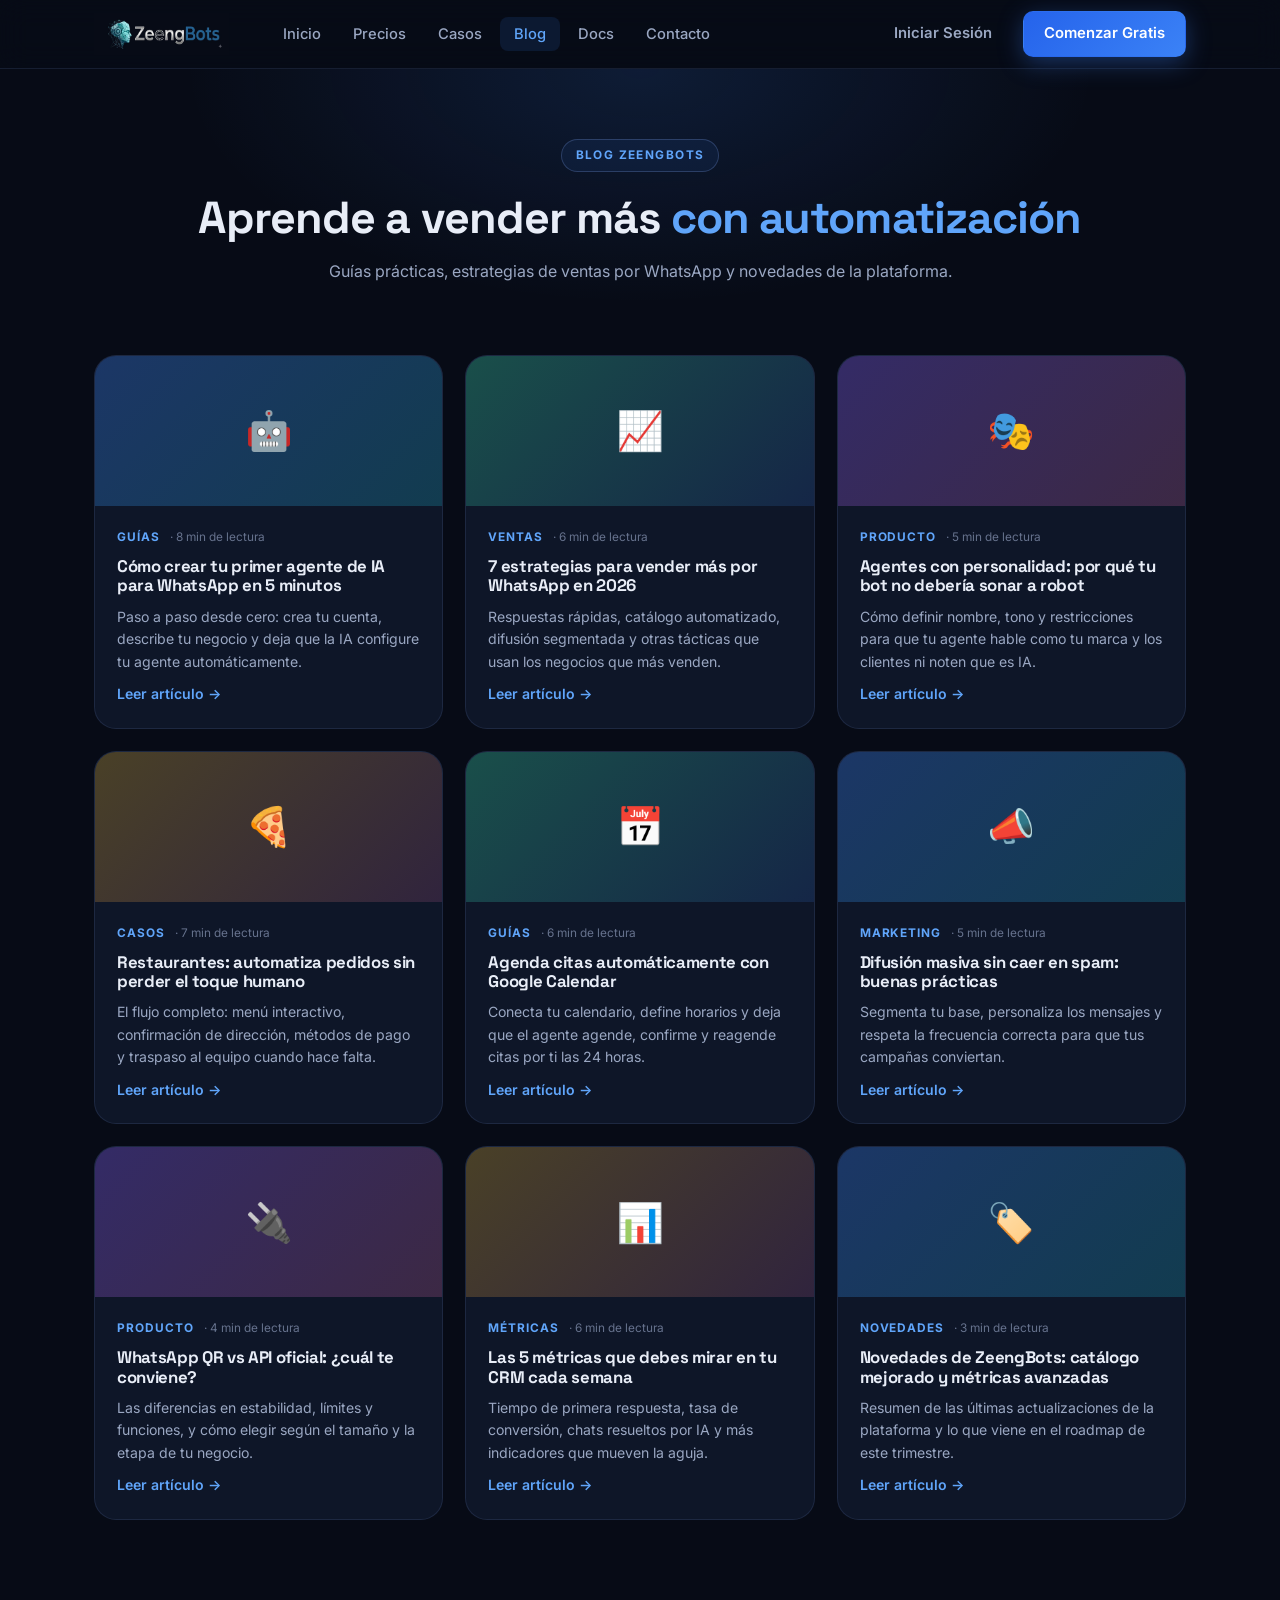
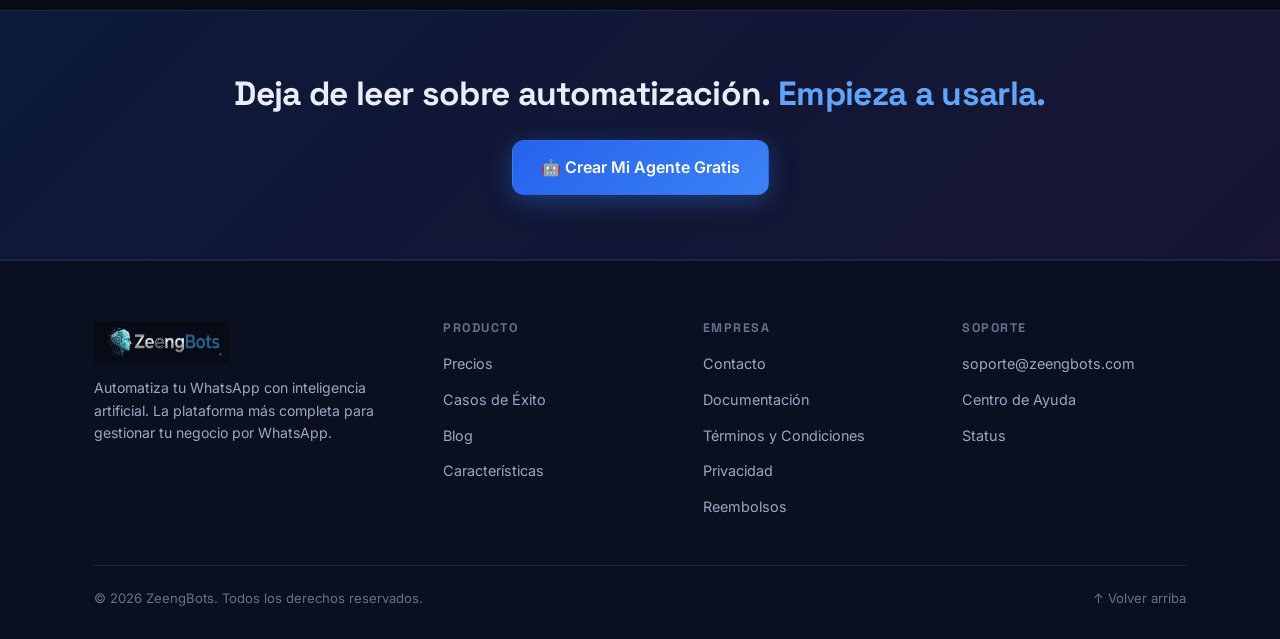
==== site/blog.html @ 76b506ee "Add files via upload" ====
<!DOCTYPE html>
<html lang="es">
<head>
<meta charset="UTF-8">
<meta name="viewport" content="width=device-width, initial-scale=1.0">
<title>Blog — ZeengBots</title>
<meta name="description" content="Guías, estrategias y novedades para automatizar tu negocio con IA y WhatsApp.">
<link rel="preconnect" href="https://fonts.googleapis.com">
<link href="https://fonts.googleapis.com/css2?family=Inter:wght@400;500;600;700&family=Space+Grotesk:wght@500;600;700&display=swap" rel="stylesheet">
<link rel="stylesheet" href="styles.css">
</head>
<body>

<header class="site-header">
  <nav class="nav" id="nav">
    <a class="logo" href="index.html"><img src="logo.png" alt="ZeengBots"></a>
    <ul class="nav-links">
      <li><a href="index.html">Inicio</a></li>
      <li><a href="pricing.html">Precios</a></li>
      <li><a href="cases.html">Casos</a></li>
      <li><a class="active" href="blog.html">Blog</a></li>
      <li><a href="docs.html">Docs</a></li>
      <li><a href="contact.html">Contacto</a></li>
    </ul>
    <div class="nav-actions">
      <a class="btn btn-ghost" href="#">Iniciar Sesión</a>
      <a class="btn btn-primary" href="#">Comenzar Gratis</a>
      <button class="nav-toggle" aria-label="Abrir menú" onclick="document.getElementById('nav').classList.toggle('open')">☰</button>
    </div>
  </nav>
</header>

<section class="page-hero">
  <div class="container">
    <span class="eyebrow">Blog ZeengBots</span>
    <h1>Aprende a vender más <span class="accent-blue">con automatización</span></h1>
    <p>Guías prácticas, estrategias de ventas por WhatsApp y novedades de la plataforma.</p>
  </div>
</section>

<section class="section" style="padding-top:30px;">
  <div class="container">
    <div class="blog-grid">
      <article class="post-card">
        <div class="post-cover g1">🤖</div>
        <div class="post-body">
          <div class="post-meta"><span class="post-cat">Guías</span> · 8 min de lectura</div>
          <h3>Cómo crear tu primer agente de IA para WhatsApp en 5 minutos</h3>
          <p>Paso a paso desde cero: crea tu cuenta, describe tu negocio y deja que la IA configure tu agente automáticamente.</p>
          <a class="post-link" href="#">Leer artículo →</a>
        </div>
      </article>

      <article class="post-card">
        <div class="post-cover g2">📈</div>
        <div class="post-body">
          <div class="post-meta"><span class="post-cat">Ventas</span> · 6 min de lectura</div>
          <h3>7 estrategias para vender más por WhatsApp en 2026</h3>
          <p>Respuestas rápidas, catálogo automatizado, difusión segmentada y otras tácticas que usan los negocios que más venden.</p>
          <a class="post-link" href="#">Leer artículo →</a>
        </div>
      </article>

      <article class="post-card">
        <div class="post-cover g3">🎭</div>
        <div class="post-body">
          <div class="post-meta"><span class="post-cat">Producto</span> · 5 min de lectura</div>
          <h3>Agentes con personalidad: por qué tu bot no debería sonar a robot</h3>
          <p>Cómo definir nombre, tono y restricciones para que tu agente hable como tu marca y los clientes ni noten que es IA.</p>
          <a class="post-link" href="#">Leer artículo →</a>
        </div>
      </article>

      <article class="post-card">
        <div class="post-cover g4">🍕</div>
        <div class="post-body">
          <div class="post-meta"><span class="post-cat">Casos</span> · 7 min de lectura</div>
          <h3>Restaurantes: automatiza pedidos sin perder el toque humano</h3>
          <p>El flujo completo: menú interactivo, confirmación de dirección, métodos de pago y traspaso al equipo cuando hace falta.</p>
          <a class="post-link" href="#">Leer artículo →</a>
        </div>
      </article>

      <article class="post-card">
        <div class="post-cover g2">📅</div>
        <div class="post-body">
          <div class="post-meta"><span class="post-cat">Guías</span> · 6 min de lectura</div>
          <h3>Agenda citas automáticamente con Google Calendar</h3>
          <p>Conecta tu calendario, define horarios y deja que el agente agende, confirme y reagende citas por ti las 24 horas.</p>
          <a class="post-link" href="#">Leer artículo →</a>
        </div>
      </article>

      <article class="post-card">
        <div class="post-cover g1">📣</div>
        <div class="post-body">
          <div class="post-meta"><span class="post-cat">Marketing</span> · 5 min de lectura</div>
          <h3>Difusión masiva sin caer en spam: buenas prácticas</h3>
          <p>Segmenta tu base, personaliza los mensajes y respeta la frecuencia correcta para que tus campañas conviertan.</p>
          <a class="post-link" href="#">Leer artículo →</a>
        </div>
      </article>

      <article class="post-card">
        <div class="post-cover g3">🔌</div>
        <div class="post-body">
          <div class="post-meta"><span class="post-cat">Producto</span> · 4 min de lectura</div>
          <h3>WhatsApp QR vs API oficial: ¿cuál te conviene?</h3>
          <p>Las diferencias en estabilidad, límites y funciones, y cómo elegir según el tamaño y la etapa de tu negocio.</p>
          <a class="post-link" href="#">Leer artículo →</a>
        </div>
      </article>

      <article class="post-card">
        <div class="post-cover g4">📊</div>
        <div class="post-body">
          <div class="post-meta"><span class="post-cat">Métricas</span> · 6 min de lectura</div>
          <h3>Las 5 métricas que debes mirar en tu CRM cada semana</h3>
          <p>Tiempo de primera respuesta, tasa de conversión, chats resueltos por IA y más indicadores que mueven la aguja.</p>
          <a class="post-link" href="#">Leer artículo →</a>
        </div>
      </article>

      <article class="post-card">
        <div class="post-cover g1">🏷️</div>
        <div class="post-body">
          <div class="post-meta"><span class="post-cat">Novedades</span> · 3 min de lectura</div>
          <h3>Novedades de ZeengBots: catálogo mejorado y métricas avanzadas</h3>
          <p>Resumen de las últimas actualizaciones de la plataforma y lo que viene en el roadmap de este trimestre.</p>
          <a class="post-link" href="#">Leer artículo →</a>
        </div>
      </article>
    </div>
  </div>
</section>

<section class="cta-band">
  <div class="container">
    <h2>Deja de leer sobre automatización. <span class="accent-blue">Empieza a usarla.</span></h2>
    <a class="btn btn-primary btn-lg" href="#">🤖 Crear Mi Agente Gratis</a>
  </div>
</section>

<footer class="site-footer">
  <div class="container">
    <div class="footer-grid">
      <div class="about">
        <a class="logo" href="index.html"><img src="logo.png" alt="ZeengBots"></a>
        <p>Automatiza tu WhatsApp con inteligencia artificial. La plataforma más completa para gestionar tu negocio por WhatsApp.</p>
      </div>
      <div>
        <h4>Producto</h4>
        <ul>
          <li><a href="pricing.html">Precios</a></li>
          <li><a href="cases.html">Casos de Éxito</a></li>
          <li><a href="blog.html">Blog</a></li>
          <li><a href="docs.html">Características</a></li>
        </ul>
      </div>
      <div>
        <h4>Empresa</h4>
        <ul>
          <li><a href="contact.html">Contacto</a></li>
          <li><a href="docs.html">Documentación</a></li>
          <li><a href="#">Términos y Condiciones</a></li>
          <li><a href="#">Privacidad</a></li>
          <li><a href="#">Reembolsos</a></li>
        </ul>
      </div>
      <div>
        <h4>Soporte</h4>
        <ul>
          <li><a href="mailto:soporte@zeengbots.com">soporte@zeengbots.com</a></li>
          <li><a href="docs.html">Centro de Ayuda</a></li>
          <li><a href="#">Status</a></li>
        </ul>
      </div>
    </div>
    <div class="footer-bottom">
      <span>© 2026 ZeengBots. Todos los derechos reservados.</span>
      <a class="to-top" href="#" onclick="window.scrollTo({top:0,behavior:'smooth'});return false;">↑ Volver arriba</a>
    </div>
  </div>
</footer>

</body>
</html>
---- site/styles.css ----
/* ============================================
   ZeengBots — Hoja de estilos global
   ============================================ */
:root {
  --bg: #070b16;
  --bg-soft: #0a101f;
  --bg-card: #0e1628;
  --bg-card-2: #111b31;
  --border: rgba(120, 150, 220, 0.14);
  --border-strong: rgba(120, 150, 220, 0.28);
  --text: #e8edf7;
  --text-soft: #9aa7c2;
  --text-dim: #66728d;
  --blue: #3b82f6;
  --blue-soft: #60a5fa;
  --cyan: #22d3ee;
  --green: #34d399;
  --orange: #fbbf24;
  --pink: #f472b6;
  --violet: #8b5cf6;
  --radius: 14px;
  --radius-lg: 22px;
  --maxw: 1140px;
  --font-display: "Space Grotesk", "Inter", system-ui, sans-serif;
  --font-body: "Inter", system-ui, -apple-system, sans-serif;
}

* { margin: 0; padding: 0; box-sizing: border-box; }
html { scroll-behavior: smooth; }
@media (prefers-reduced-motion: reduce) {
  html { scroll-behavior: auto; }
  *, *::before, *::after { animation: none !important; transition: none !important; }
}

body {
  font-family: var(--font-body);
  background: var(--bg);
  color: var(--text);
  line-height: 1.6;
  -webkit-font-smoothing: antialiased;
}

a { color: inherit; text-decoration: none; }
img { max-width: 100%; display: block; }
.container { max-width: var(--maxw); margin: 0 auto; padding: 0 24px; }

h1, h2, h3, h4 { font-family: var(--font-display); line-height: 1.15; letter-spacing: -0.02em; }

.accent-blue { color: var(--blue-soft); }
.accent-green { color: var(--green); }
.accent-orange { color: var(--orange); }
.accent-cyan { color: var(--cyan); }

/* ---------- Header ---------- */
.site-header {
  position: sticky; top: 0; z-index: 100;
  background: rgba(7, 11, 22, 0.82);
  backdrop-filter: blur(14px);
  border-bottom: 1px solid var(--border);
}
.nav {
  display: flex; align-items: center; gap: 28px;
  height: 68px; max-width: var(--maxw); margin: 0 auto; padding: 0 24px;
}
.logo {
  display: flex; align-items: center; gap: 10px;
  font-family: var(--font-display); font-weight: 700; font-size: 1.25rem;
}
.logo .logo-mark {
  width: 34px; height: 34px; border-radius: 9px;
  background: linear-gradient(135deg, var(--green), var(--cyan));
  display: grid; place-items: center;
  color: #06281e; font-size: 1rem; font-weight: 800;
}
.logo span b { color: var(--green); font-weight: 700; }

.nav-links { display: flex; gap: 4px; list-style: none; margin-left: 12px; }
.nav-links a {
  padding: 8px 14px; border-radius: 8px;
  color: var(--text-soft); font-size: 0.92rem; font-weight: 500;
  transition: color .15s, background .15s;
}
.nav-links a:hover { color: var(--text); background: rgba(255,255,255,0.05); }
.nav-links a.active { color: var(--blue-soft); background: rgba(59,130,246,0.12); }

.nav-actions { margin-left: auto; display: flex; align-items: center; gap: 10px; }
.btn {
  display: inline-flex; align-items: center; justify-content: center; gap: 8px;
  padding: 10px 20px; border-radius: 10px;
  font-weight: 600; font-size: 0.93rem; font-family: var(--font-body);
  border: 1px solid transparent; cursor: pointer;
  transition: transform .15s, box-shadow .15s, background .15s, border-color .15s;
}
.btn:focus-visible { outline: 2px solid var(--cyan); outline-offset: 2px; }
.btn-primary {
  background: linear-gradient(135deg, #2563eb, #3b82f6);
  color: #fff; box-shadow: 0 6px 24px rgba(59,130,246,0.35);
}
.btn-primary:hover { transform: translateY(-1px); box-shadow: 0 10px 30px rgba(59,130,246,0.5); }
.btn-ghost { color: var(--text-soft); }
.btn-ghost:hover { color: var(--text); }
.btn-outline {
  border-color: var(--border-strong); color: var(--text); background: rgba(255,255,255,0.03);
}
.btn-outline:hover { border-color: var(--blue); background: rgba(59,130,246,0.1); }
.btn-lg { padding: 14px 28px; font-size: 1rem; border-radius: 12px; }

.nav-toggle { display: none; background: none; border: 0; color: var(--text); font-size: 1.6rem; cursor: pointer; }

/* ---------- Hero ---------- */
.hero {
  position: relative; overflow: hidden;
  padding: 90px 0 70px;
  background:
    radial-gradient(900px 500px at 75% 10%, rgba(59,130,246,0.16), transparent 60%),
    radial-gradient(700px 400px at 15% 80%, rgba(139,92,246,0.10), transparent 60%),
    var(--bg);
}
.hero::before {
  content: ""; position: absolute; inset: 0; pointer-events: none;
  background-image: radial-gradient(rgba(255,255,255,0.25) 1px, transparent 1px);
  background-size: 110px 110px; opacity: 0.12;
}
.hero-grid { display: grid; grid-template-columns: 1.1fr 0.9fr; gap: 48px; align-items: center; position: relative; }

.eyebrow {
  display: inline-flex; align-items: center; gap: 8px;
  padding: 6px 14px; border-radius: 999px;
  border: 1px solid var(--border-strong);
  background: rgba(59,130,246,0.08);
  color: var(--blue-soft); font-size: 0.74rem; font-weight: 700;
  letter-spacing: 0.12em; text-transform: uppercase;
}
.eyebrow.green { color: var(--green); background: rgba(52,211,153,0.08); }
.eyebrow.orange { color: var(--orange); background: rgba(251,191,36,0.08); }
.eyebrow.pink { color: var(--pink); background: rgba(244,114,182,0.08); }
.eyebrow.violet { color: var(--violet); background: rgba(139,92,246,0.10); }

.hero h1 { font-size: clamp(2.2rem, 4.6vw, 3.4rem); margin: 22px 0 18px; }
.hero p.lead { color: var(--text-soft); font-size: 1.06rem; max-width: 520px; }
.hero p.lead strong { color: var(--text); }
.hero-ctas { display: flex; gap: 14px; margin-top: 28px; flex-wrap: wrap; }

.hero-stats {
  display: flex; gap: 34px; margin-top: 40px; flex-wrap: wrap;
}
.stat .num { font-family: var(--font-display); font-size: 1.6rem; font-weight: 700; display: flex; align-items: center; gap: 6px; }
.stat .lbl { color: var(--text-dim); font-size: 0.8rem; }
.hero-trust { display: flex; gap: 18px; margin-top: 26px; color: var(--text-dim); font-size: 0.8rem; flex-wrap: wrap; }
.hero-trust span::before { content: "✓ "; color: var(--green); }

/* Hero visual */
.hero-visual { position: relative; min-height: 380px; }
.orb {
  position: absolute; top: 50%; left: 50%; transform: translate(-50%, -50%);
  width: 240px; height: 240px; border-radius: 50%;
  background: url('hero-face.png') center / cover no-repeat; border: 1px solid rgba(96,165,250,0.4);
  box-shadow: 0 0 90px rgba(59,130,246,0.45), inset 0 0 60px rgba(34,211,238,0.3);
  animation: float 7s ease-in-out infinite;
}
.orb::after {
  content: ""; position: absolute; inset: -28px; border-radius: 50%;
  border: 1px dashed rgba(96,165,250,0.35);
  animation: spin 24s linear infinite;
}
@keyframes float { 0%,100% { transform: translate(-50%,-52%);} 50% { transform: translate(-50%,-46%);} }
@keyframes spin { to { transform: rotate(360deg); } }

.chip {
  position: absolute; padding: 8px 14px; border-radius: 999px;
  font-size: 0.78rem; font-weight: 600;
  border: 1px solid var(--border-strong);
  background: var(--bg-card); box-shadow: 0 10px 30px rgba(0,0,0,0.45);
}
.chip.c1 { top: 6%; right: 4%; color: var(--cyan); }
.chip.c2 { bottom: 30%; right: 0; color: var(--pink); border-color: rgba(244,114,182,0.4); }
.chip.c3 { bottom: 6%; left: 8%; color: var(--blue-soft); }
.chan-ico {
  position: absolute; width: 44px; height: 44px; border-radius: 12px;
  display: grid; place-items: center; font-size: 1.2rem;
  background: var(--bg-card); border: 1px solid var(--border-strong);
  box-shadow: 0 8px 24px rgba(0,0,0,0.4);
}
.chan-ico.i1 { top: 18%; left: 4%; }
.chan-ico.i2 { top: 48%; left: 0; }
.chan-ico.i3 { top: 4%; left: 42%; }
.chan-ico.i4 { top: 30%; right: 14%; }

/* ---------- Industrias marquee ---------- */
.industries {
  border-top: 1px solid var(--border); border-bottom: 1px solid var(--border);
  background: var(--bg-soft); padding: 18px 0;
}
.industries .row { display: flex; align-items: center; gap: 14px; flex-wrap: wrap; justify-content: center; }
.industries .lbl { color: var(--text-dim); font-size: 0.74rem; letter-spacing: 0.14em; text-transform: uppercase; font-weight: 700; }
.tag {
  padding: 6px 14px; border-radius: 999px; font-size: 0.8rem; font-weight: 500;
  background: rgba(59,130,246,0.1); color: var(--blue-soft);
  border: 1px solid rgba(59,130,246,0.22);
}

/* ---------- Secciones ---------- */
.section { padding: 90px 0; }
.section-alt { background: var(--bg-soft); border-top: 1px solid var(--border); border-bottom: 1px solid var(--border); }
.section-head { text-align: center; max-width: 720px; margin: 0 auto 56px; }
.section-head h2 { font-size: clamp(1.7rem, 3.4vw, 2.4rem); margin-top: 18px; }
.section-head p { color: var(--text-soft); margin-top: 14px; }

/* Features */
.feature-row {
  display: grid; grid-template-columns: 1fr 1fr; gap: 56px; align-items: center;
  padding: 40px 0;
}
.feature-row.reverse > .feature-media { order: 2; }
.feature-copy h3 { font-size: 1.7rem; margin: 16px 0 14px; }
.feature-copy p { color: var(--text-soft); }
.feature-list { list-style: none; margin-top: 22px; display: grid; gap: 12px; }
.feature-list li { display: flex; gap: 12px; align-items: flex-start; color: var(--text-soft); font-size: 0.95rem; }
.feature-list li .ic {
  flex: 0 0 26px; width: 26px; height: 26px; border-radius: 8px;
  display: grid; place-items: center; font-size: 0.8rem;
  background: rgba(59,130,246,0.14); color: var(--blue-soft);
}

.browser-frame {
  border-radius: var(--radius-lg); overflow: hidden;
  border: 1px solid var(--border-strong);
  background: var(--bg-card);
  box-shadow: 0 30px 80px rgba(0,0,0,0.5);
}
.browser-bar {
  display: flex; align-items: center; gap: 6px; padding: 12px 16px;
  background: var(--bg-card-2); border-bottom: 1px solid var(--border);
}
.dot { width: 10px; height: 10px; border-radius: 50%; }
.dot.r { background: #f87171; } .dot.y { background: #fbbf24; } .dot.g { background: #34d399; }
.browser-body { padding: 22px; min-height: 240px; }

/* Mock CRM */
.mock-crm { display: grid; grid-template-columns: 130px 1fr; gap: 14px; }
.mock-side { display: grid; gap: 8px; align-content: start; }
.mock-side .it { height: 30px; border-radius: 8px; background: rgba(255,255,255,0.05); }
.mock-side .it.on { background: rgba(59,130,246,0.25); }
.mock-chat { display: grid; gap: 10px; align-content: start; }
.bubble { padding: 10px 14px; border-radius: 12px; font-size: 0.82rem; max-width: 85%; }
.bubble.in { background: rgba(255,255,255,0.06); color: var(--text-soft); border-bottom-left-radius: 4px; }
.bubble.out { background: rgba(59,130,246,0.25); color: var(--text); margin-left: auto; border-bottom-right-radius: 4px; }
.bubble.bot { background: rgba(52,211,153,0.16); color: #c8f5e4; margin-left: auto; border-bottom-right-radius: 4px; }
.bubble .who { display: block; font-size: 0.66rem; opacity: 0.65; margin-bottom: 3px; letter-spacing: 0.06em; text-transform: uppercase; }

/* Phone mock */
.phone {
  width: 290px; margin: 0 auto; border-radius: 38px;
  border: 1px solid var(--border-strong);
  background: linear-gradient(180deg, var(--bg-card-2), var(--bg-card));
  box-shadow: 0 30px 80px rgba(0,0,0,0.55);
  overflow: hidden;
}
.phone-top { display: flex; align-items: center; gap: 10px; padding: 16px; border-bottom: 1px solid var(--border); background: rgba(52,211,153,0.06); }
.avatar { width: 36px; height: 36px; border-radius: 50%; display: grid; place-items: center; font-weight: 700; font-size: 0.85rem; background: linear-gradient(135deg, var(--green), var(--cyan)); color: #06281e; }
.phone-top .nm { font-size: 0.85rem; font-weight: 600; }
.phone-top .st { font-size: 0.7rem; color: var(--green); }
.phone-body { padding: 16px; display: grid; gap: 10px; min-height: 300px; background-image: radial-gradient(rgba(255,255,255,0.06) 1px, transparent 1px); background-size: 18px 18px; }
.phone-input { display: flex; gap: 8px; padding: 12px 14px; border-top: 1px solid var(--border); }
.phone-input .field { flex: 1; height: 36px; border-radius: 999px; background: rgba(255,255,255,0.06); display: flex; align-items: center; padding: 0 14px; color: var(--text-dim); font-size: 0.8rem; }
.phone-input .send { width: 36px; height: 36px; border-radius: 50%; background: var(--green); display: grid; place-items: center; color: #06281e; font-weight: 800; }

/* CTA band */
.cta-band {
  background: linear-gradient(135deg, rgba(37,99,235,0.16), rgba(139,92,246,0.12));
  border-top: 1px solid var(--border); border-bottom: 1px solid var(--border);
  padding: 64px 0; text-align: center;
}
.cta-band h2 { font-size: clamp(1.5rem, 3vw, 2.1rem); }
.cta-band .btn { margin-top: 26px; }
.cta-band p.sub { color: var(--text-soft); margin-top: 12px; }

/* Steps / onboarding */
.steps-track { position: relative; display: grid; grid-template-columns: repeat(4, 1fr); gap: 18px; margin-top: 20px; }
.steps-track::before {
  content: ""; position: absolute; top: 17px; left: 8%; right: 8%; height: 2px;
  background: linear-gradient(90deg, var(--green), var(--green) 72%, var(--blue) 72%);
  opacity: 0.5;
}
.step { text-align: center; position: relative; }
.step .node {
  width: 36px; height: 36px; border-radius: 50%; margin: 0 auto 10px;
  display: grid; place-items: center; font-size: 0.85rem; font-weight: 700;
  background: var(--green); color: #06281e; position: relative; z-index: 1;
  box-shadow: 0 0 0 6px rgba(52,211,153,0.15);
}
.step.current .node { background: var(--blue); color: #fff; box-shadow: 0 0 0 6px rgba(59,130,246,0.2); }
.step .time { font-size: 0.72rem; color: var(--text-dim); margin-bottom: 14px; }
.step-card {
  background: var(--bg-card); border: 1px solid var(--border); border-radius: var(--radius);
  padding: 22px 18px; text-align: left; height: 100%;
}
.step.current .step-card { border-color: rgba(59,130,246,0.5); box-shadow: 0 12px 40px rgba(59,130,246,0.18); }
.step-card h4 { font-size: 1rem; margin-bottom: 8px; }
.step-card p { color: var(--text-soft); font-size: 0.85rem; }

/* Testimonios */
.cards-3 { display: grid; grid-template-columns: repeat(3, 1fr); gap: 22px; }
.t-card {
  background: var(--bg-card); border: 1px solid var(--border);
  border-radius: var(--radius); padding: 26px; display: flex; flex-direction: column; gap: 16px;
}
.stars { color: var(--orange); letter-spacing: 3px; font-size: 0.9rem; }
.t-card blockquote { color: var(--text-soft); font-size: 0.94rem; font-style: italic; flex: 1; }
.t-person { display: flex; align-items: center; gap: 12px; }
.t-person .avatar { width: 40px; height: 40px; font-size: 0.9rem; }
.t-person .avatar.b { background: linear-gradient(135deg, var(--blue), var(--cyan)); color: #fff; }
.t-person .avatar.g { background: linear-gradient(135deg, var(--green), #10b981); }
.t-person .avatar.p { background: linear-gradient(135deg, var(--pink), var(--violet)); color: #fff; }
.t-person .nm { font-weight: 600; font-size: 0.92rem; }
.t-person .biz { color: var(--text-dim); font-size: 0.78rem; }

/* ---------- Pricing ---------- */
.plans { display: grid; grid-template-columns: repeat(3, 1fr); gap: 22px; align-items: stretch; margin-top: 10px; }
.plan {
  background: var(--bg-card); border: 1px solid var(--border);
  border-radius: var(--radius-lg); padding: 30px 26px;
  display: flex; flex-direction: column; position: relative;
}
.plan.featured {
  border-color: rgba(59,130,246,0.6);
  background: linear-gradient(180deg, rgba(59,130,246,0.12), var(--bg-card) 55%);
  box-shadow: 0 24px 70px rgba(59,130,246,0.25);
  transform: scale(1.03);
}
.plan-badges { position: absolute; top: -14px; left: 0; right: 0; display: flex; justify-content: center; gap: 8px; }
.badge { padding: 5px 14px; border-radius: 999px; font-size: 0.72rem; font-weight: 700; }
.badge.deal { background: var(--green); color: #06281e; }
.badge.pop { background: var(--blue); color: #fff; }
.plan .plan-name { font-family: var(--font-display); font-weight: 700; font-size: 1.05rem; display: flex; align-items: center; gap: 8px; }
.plan .price { margin: 18px 0 4px; display: flex; align-items: baseline; gap: 8px; }
.plan .price .old { color: var(--text-dim); text-decoration: line-through; font-size: 1rem; }
.plan .price .now { font-family: var(--font-display); font-size: 2.6rem; font-weight: 700; }
.plan .per { color: var(--text-dim); font-size: 0.82rem; margin-bottom: 20px; }
.plan ul { list-style: none; display: grid; gap: 10px; flex: 1; margin-bottom: 24px; }
.plan ul li { display: flex; gap: 10px; font-size: 0.88rem; color: var(--text-soft); }
.plan ul li::before { content: "✓"; color: var(--green); font-weight: 700; }
.plan ul li.no { color: var(--text-dim); }
.plan ul li.no::before { content: "✕"; color: var(--text-dim); }
.plan .btn { width: 100%; }

.enterprise-link { text-align: center; margin-top: 34px; color: var(--orange); font-weight: 600; }
.enterprise-link a:hover { text-decoration: underline; }

.whitelabel {
  margin-top: 56px; border: 1px solid rgba(139,92,246,0.35);
  background: linear-gradient(135deg, rgba(139,92,246,0.12), rgba(59,130,246,0.06));
  border-radius: var(--radius-lg); padding: 30px;
  display: flex; align-items: center; justify-content: space-between; gap: 24px; flex-wrap: wrap;
}
.whitelabel h3 { font-size: 1.2rem; margin: 10px 0 6px; }
.whitelabel p { color: var(--text-soft); font-size: 0.9rem; }
.whitelabel .mail {
  padding: 12px 20px; border-radius: 10px; font-weight: 600; font-size: 0.9rem;
  background: rgba(139,92,246,0.25); border: 1px solid rgba(139,92,246,0.5); color: #d6c8ff;
}

/* ---------- FAQ ---------- */
.faq { max-width: 760px; margin: 0 auto; display: grid; gap: 12px; }
.faq-item { border: 1px solid var(--border); border-radius: var(--radius); background: var(--bg-card); overflow: hidden; }
.faq-item summary {
  list-style: none; cursor: pointer; padding: 18px 22px;
  display: flex; justify-content: space-between; align-items: center; gap: 16px;
  font-weight: 600; font-size: 0.95rem;
}
.faq-item summary::-webkit-details-marker { display: none; }
.faq-item summary::after { content: "▾"; color: var(--text-dim); transition: transform .2s; }
.faq-item[open] summary::after { transform: rotate(180deg); }
.faq-item .ans { padding: 0 22px 20px; color: var(--text-soft); font-size: 0.92rem; }

/* ---------- Footer ---------- */
.site-footer { border-top: 1px solid var(--border); background: var(--bg-soft); padding: 60px 0 30px; }
.footer-grid { display: grid; grid-template-columns: 1.4fr 1fr 1fr 1fr; gap: 36px; }
.footer-grid .about p { color: var(--text-soft); font-size: 0.88rem; margin-top: 14px; max-width: 300px; }
.footer-grid h4 { font-size: 0.78rem; letter-spacing: 0.12em; text-transform: uppercase; color: var(--text-dim); margin-bottom: 16px; }
.footer-grid ul { list-style: none; display: grid; gap: 10px; }
.footer-grid ul a { color: var(--text-soft); font-size: 0.9rem; }
.footer-grid ul a:hover { color: var(--blue-soft); }
.footer-bottom {
  margin-top: 46px; padding-top: 22px; border-top: 1px solid var(--border);
  display: flex; justify-content: space-between; gap: 16px; flex-wrap: wrap;
  color: var(--text-dim); font-size: 0.82rem;
}
.footer-bottom a:hover { color: var(--text-soft); }

/* ---------- Page hero (subpáginas) ---------- */
.page-hero { padding: 70px 0 40px; text-align: center;
  background: radial-gradient(700px 360px at 50% 0%, rgba(59,130,246,0.14), transparent 65%), var(--bg);
}
.page-hero h1 { font-size: clamp(2rem, 4vw, 2.8rem); margin-top: 20px; }
.page-hero p { color: var(--text-soft); max-width: 640px; margin: 16px auto 0; }

/* ---------- Casos ---------- */
.case-card {
  background: var(--bg-card); border: 1px solid var(--border); border-radius: var(--radius-lg);
  padding: 28px; display: flex; flex-direction: column; gap: 14px;
  transition: transform .15s, border-color .15s;
}
.case-card:hover { transform: translateY(-3px); border-color: var(--border-strong); }
.case-card .ico { width: 46px; height: 46px; border-radius: 12px; display: grid; place-items: center; font-size: 1.3rem; background: rgba(59,130,246,0.14); }
.case-card h3 { font-size: 1.1rem; }
.case-card .ind { color: var(--text-dim); font-size: 0.78rem; text-transform: uppercase; letter-spacing: 0.08em; }
.case-card p { color: var(--text-soft); font-size: 0.9rem; flex: 1; }
.case-metrics { display: flex; gap: 18px; border-top: 1px solid var(--border); padding-top: 16px; }
.case-metrics .m .v { font-family: var(--font-display); font-weight: 700; font-size: 1.25rem; color: var(--green); }
.case-metrics .m .k { font-size: 0.72rem; color: var(--text-dim); }

/* ---------- Blog ---------- */
.blog-grid { display: grid; grid-template-columns: repeat(3, 1fr); gap: 22px; }
.post-card {
  background: var(--bg-card); border: 1px solid var(--border); border-radius: var(--radius-lg);
  overflow: hidden; display: flex; flex-direction: column;
  transition: transform .15s, border-color .15s;
}
.post-card:hover { transform: translateY(-3px); border-color: var(--border-strong); }
.post-cover { height: 150px; display: grid; place-items: center; font-size: 2.4rem; }
.post-cover.g1 { background: linear-gradient(135deg, rgba(59,130,246,0.3), rgba(34,211,238,0.2)); }
.post-cover.g2 { background: linear-gradient(135deg, rgba(52,211,153,0.3), rgba(59,130,246,0.15)); }
.post-cover.g3 { background: linear-gradient(135deg, rgba(139,92,246,0.3), rgba(244,114,182,0.2)); }
.post-cover.g4 { background: linear-gradient(135deg, rgba(251,191,36,0.25), rgba(244,114,182,0.15)); }
.post-body { padding: 22px; display: flex; flex-direction: column; gap: 10px; flex: 1; }
.post-meta { display: flex; gap: 10px; align-items: center; font-size: 0.74rem; color: var(--text-dim); }
.post-cat { color: var(--blue-soft); font-weight: 700; text-transform: uppercase; letter-spacing: 0.08em; }
.post-body h3 { font-size: 1.05rem; }
.post-body p { color: var(--text-soft); font-size: 0.88rem; flex: 1; }
.post-link { color: var(--blue-soft); font-weight: 600; font-size: 0.88rem; }

/* ---------- Docs ---------- */
.docs-layout { display: grid; grid-template-columns: 250px 1fr; gap: 48px; padding: 50px 0 90px; }
.docs-side { position: sticky; top: 90px; align-self: start; }
.docs-side h4 { font-size: 0.74rem; letter-spacing: 0.12em; text-transform: uppercase; color: var(--text-dim); margin: 22px 0 10px; }
.docs-side h4:first-child { margin-top: 0; }
.docs-side ul { list-style: none; display: grid; gap: 4px; }
.docs-side a {
  display: block; padding: 7px 12px; border-radius: 8px;
  color: var(--text-soft); font-size: 0.88rem; border-left: 2px solid transparent;
}
.docs-side a:hover { color: var(--text); background: rgba(255,255,255,0.04); }
.docs-side a.on { color: var(--blue-soft); background: rgba(59,130,246,0.1); border-left-color: var(--blue); border-radius: 0 8px 8px 0; }
.docs-main h2 { font-size: 1.6rem; margin: 44px 0 14px; padding-top: 10px; }
.docs-main h2:first-child { margin-top: 0; }
.docs-main h3 { font-size: 1.15rem; margin: 26px 0 10px; }
.docs-main p, .docs-main li { color: var(--text-soft); font-size: 0.95rem; }
.docs-main ul, .docs-main ol { padding-left: 22px; margin: 12px 0; display: grid; gap: 8px; }
.docs-main code {
  font-family: "JetBrains Mono", ui-monospace, monospace; font-size: 0.84em;
  background: rgba(59,130,246,0.12); color: var(--cyan);
  padding: 2px 7px; border-radius: 6px;
}
.callout {
  border: 1px solid rgba(34,211,238,0.35); border-radius: var(--radius);
  background: rgba(34,211,238,0.07); padding: 16px 20px; margin: 18px 0;
  font-size: 0.9rem; color: var(--text-soft);
}
.callout b { color: var(--cyan); }
.docs-divider { border: 0; border-top: 1px solid var(--border); margin: 36px 0; }

/* ---------- Contacto ---------- */
.contact-layout { display: grid; grid-template-columns: 0.9fr 1.1fr; gap: 48px; padding: 30px 0 90px; align-items: start; }
.contact-info { display: grid; gap: 18px; }
.info-card {
  background: var(--bg-card); border: 1px solid var(--border); border-radius: var(--radius);
  padding: 22px; display: flex; gap: 16px; align-items: flex-start;
}
.info-card .ico { width: 42px; height: 42px; flex: 0 0 42px; border-radius: 11px; display: grid; place-items: center; font-size: 1.1rem; background: rgba(59,130,246,0.14); }
.info-card h3 { font-size: 0.98rem; margin-bottom: 4px; }
.info-card p { color: var(--text-soft); font-size: 0.88rem; }
.info-card a { color: var(--blue-soft); }

.contact-form {
  background: var(--bg-card); border: 1px solid var(--border); border-radius: var(--radius-lg);
  padding: 32px;
}
.contact-form h2 { font-size: 1.4rem; margin-bottom: 6px; }
.contact-form > p { color: var(--text-soft); font-size: 0.9rem; margin-bottom: 24px; }
.f-grid { display: grid; grid-template-columns: 1fr 1fr; gap: 16px; }
.f-field { display: grid; gap: 7px; }
.f-field.full { grid-column: 1 / -1; }
.f-field label { font-size: 0.82rem; font-weight: 600; color: var(--text-soft); }
.f-field input, .f-field select, .f-field textarea {
  background: var(--bg); border: 1px solid var(--border-strong); border-radius: 10px;
  padding: 12px 14px; color: var(--text); font-family: var(--font-body); font-size: 0.92rem;
}
.f-field input:focus, .f-field select:focus, .f-field textarea:focus {
  outline: none; border-color: var(--blue); box-shadow: 0 0 0 3px rgba(59,130,246,0.18);
}
.f-field textarea { resize: vertical; min-height: 120px; }
.form-ok {
  display: none; margin-top: 18px; padding: 14px 18px; border-radius: 10px;
  background: rgba(52,211,153,0.12); border: 1px solid rgba(52,211,153,0.4);
  color: var(--green); font-size: 0.9rem;
}
.form-ok.show { display: block; }

/* Back to top */
.to-top { color: var(--text-dim); font-size: 0.82rem; }
.to-top:hover { color: var(--text-soft); }

/* ---------- Responsive ---------- */
@media (max-width: 980px) {
  .hero-grid { grid-template-columns: 1fr; }
  .hero-visual { min-height: 320px; }
  .feature-row, .contact-layout { grid-template-columns: 1fr; }
  .feature-row.reverse > .feature-media { order: 0; }
  .cards-3, .plans, .blog-grid { grid-template-columns: 1fr 1fr; }
  .plan.featured { transform: none; }
  .steps-track { grid-template-columns: 1fr 1fr; }
  .steps-track::before { display: none; }
  .footer-grid { grid-template-columns: 1fr 1fr; }
  .docs-layout { grid-template-columns: 1fr; }
  .docs-side { position: static; }
}
@media (max-width: 720px) {
  .nav-links, .nav-actions .btn-ghost { display: none; }
  .nav-toggle { display: block; margin-left: auto; }
  .nav-actions { margin-left: 0; }
  .nav.open .nav-links {
    display: grid; position: absolute; top: 68px; left: 0; right: 0;
    background: var(--bg-soft); border-bottom: 1px solid var(--border);
    padding: 14px 20px; gap: 2px;
  }
  .cards-3, .plans, .blog-grid, .steps-track, .f-grid { grid-template-columns: 1fr; }
  .section { padding: 64px 0; }
  .footer-grid { grid-template-columns: 1fr; }
}

/* Logo de imagen */
.logo img { height: 42px; width: auto; display: block; }
@media (max-width: 720px) { .logo img { height: 36px; } }
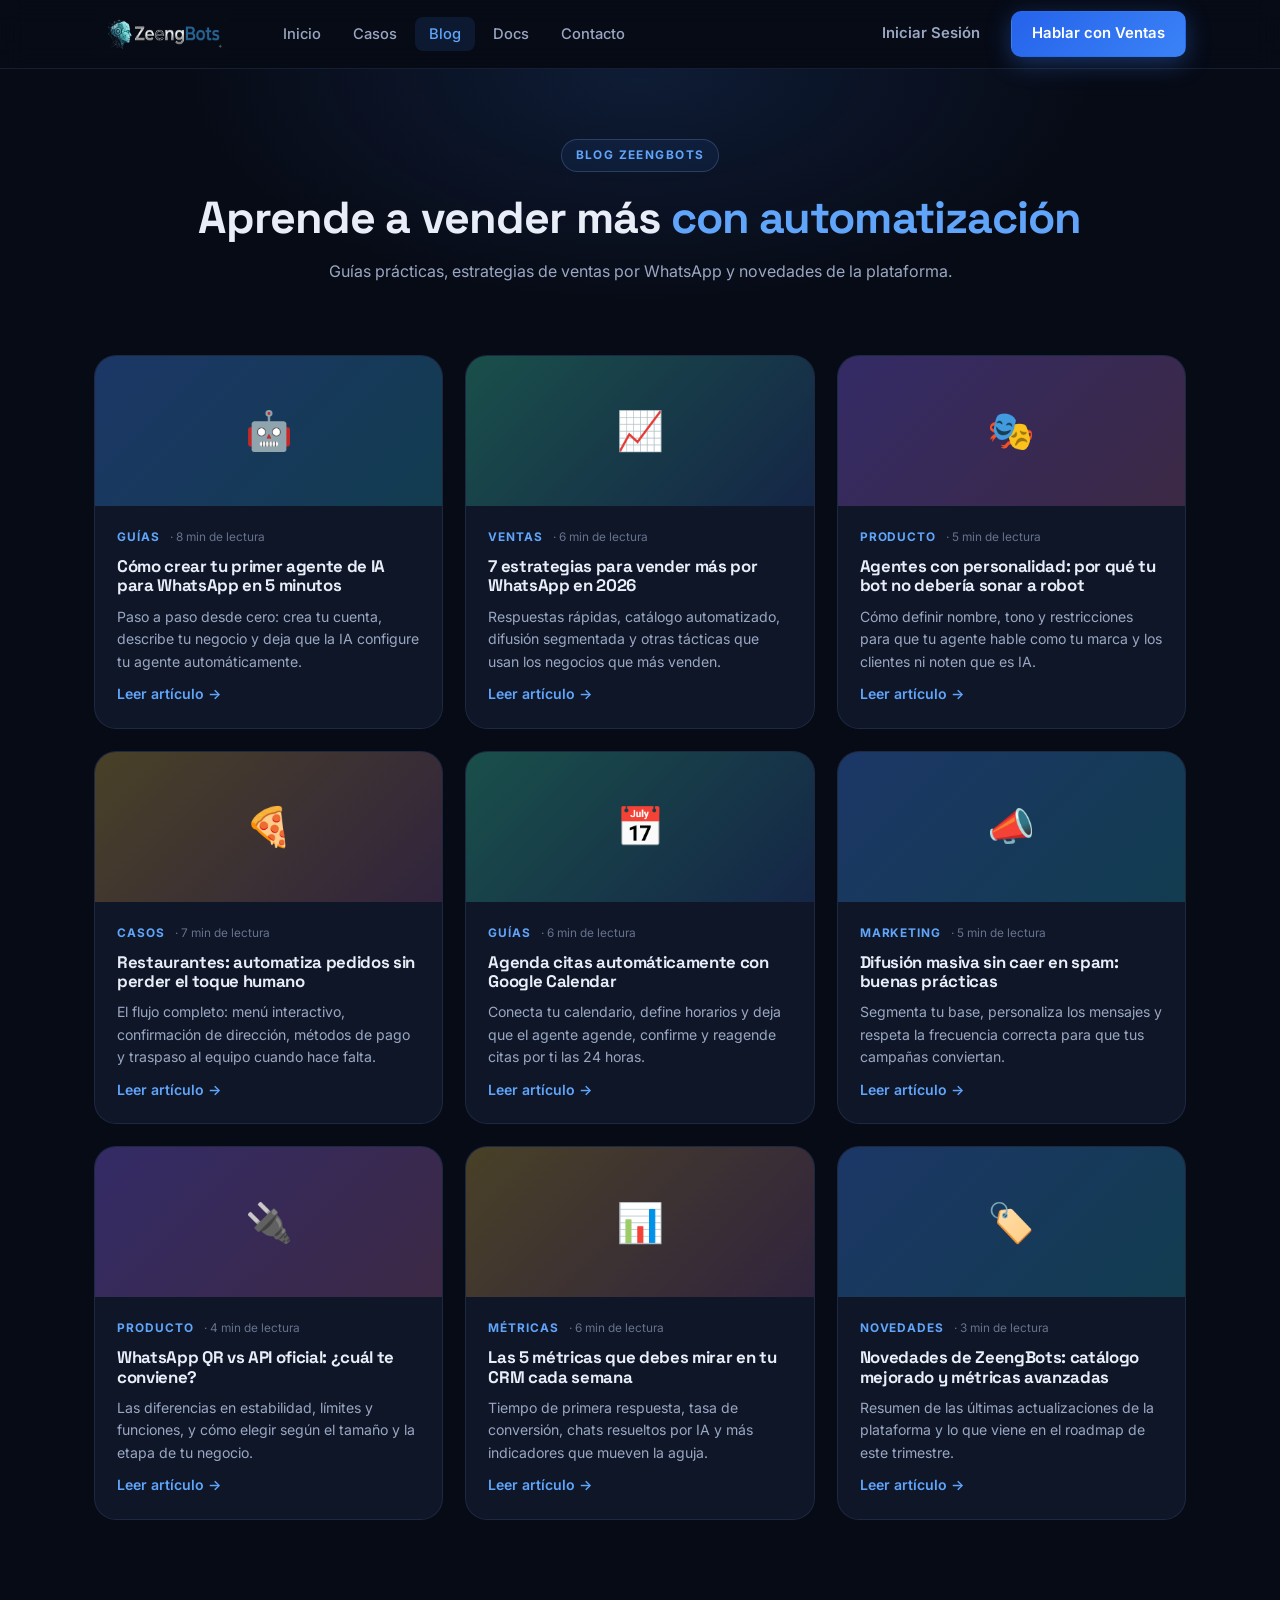
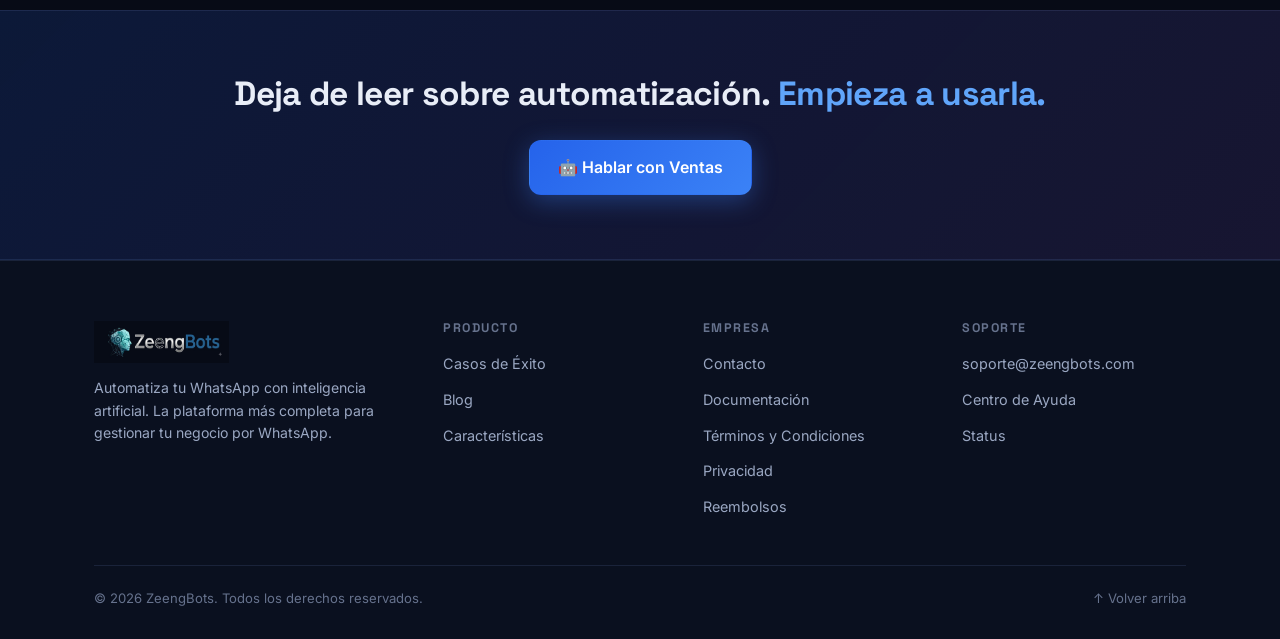
==== commit 0db958b3: "Update blog.html" ====
--- a/site/blog.html
+++ b/site/blog.html
@@ -16,7 +16,6 @@
     <a class="logo" href="index.html"><img src="logo.png" alt="ZeengBots"></a>
     <ul class="nav-links">
       <li><a href="index.html">Inicio</a></li>
-      <li><a href="pricing.html">Precios</a></li>
       <li><a href="cases.html">Casos</a></li>
       <li><a class="active" href="blog.html">Blog</a></li>
       <li><a href="docs.html">Docs</a></li>
@@ -24,7 +23,7 @@
     </ul>
     <div class="nav-actions">
       <a class="btn btn-ghost" href="#">Iniciar Sesión</a>
-      <a class="btn btn-primary" href="#">Comenzar Gratis</a>
+      <a class="btn btn-primary" href="https://wa.me/573103156661?text=Hola%20estoy%20interesado%20en%20mi%20agente">Hablar con Ventas</a>
       <button class="nav-toggle" aria-label="Abrir menú" onclick="document.getElementById('nav').classList.toggle('open')">☰</button>
     </div>
   </nav>
@@ -137,7 +136,7 @@
 <section class="cta-band">
   <div class="container">
     <h2>Deja de leer sobre automatización. <span class="accent-blue">Empieza a usarla.</span></h2>
-    <a class="btn btn-primary btn-lg" href="#">🤖 Crear Mi Agente Gratis</a>
+    <a class="btn btn-primary btn-lg" href="https://wa.me/573103156661?text=Hola%20estoy%20interesado%20en%20mi%20agente">🤖 Hablar con Ventas</a>
   </div>
 </section>
 
@@ -151,7 +150,6 @@
       <div>
         <h4>Producto</h4>
         <ul>
-          <li><a href="pricing.html">Precios</a></li>
           <li><a href="cases.html">Casos de Éxito</a></li>
           <li><a href="blog.html">Blog</a></li>
           <li><a href="docs.html">Características</a></li>
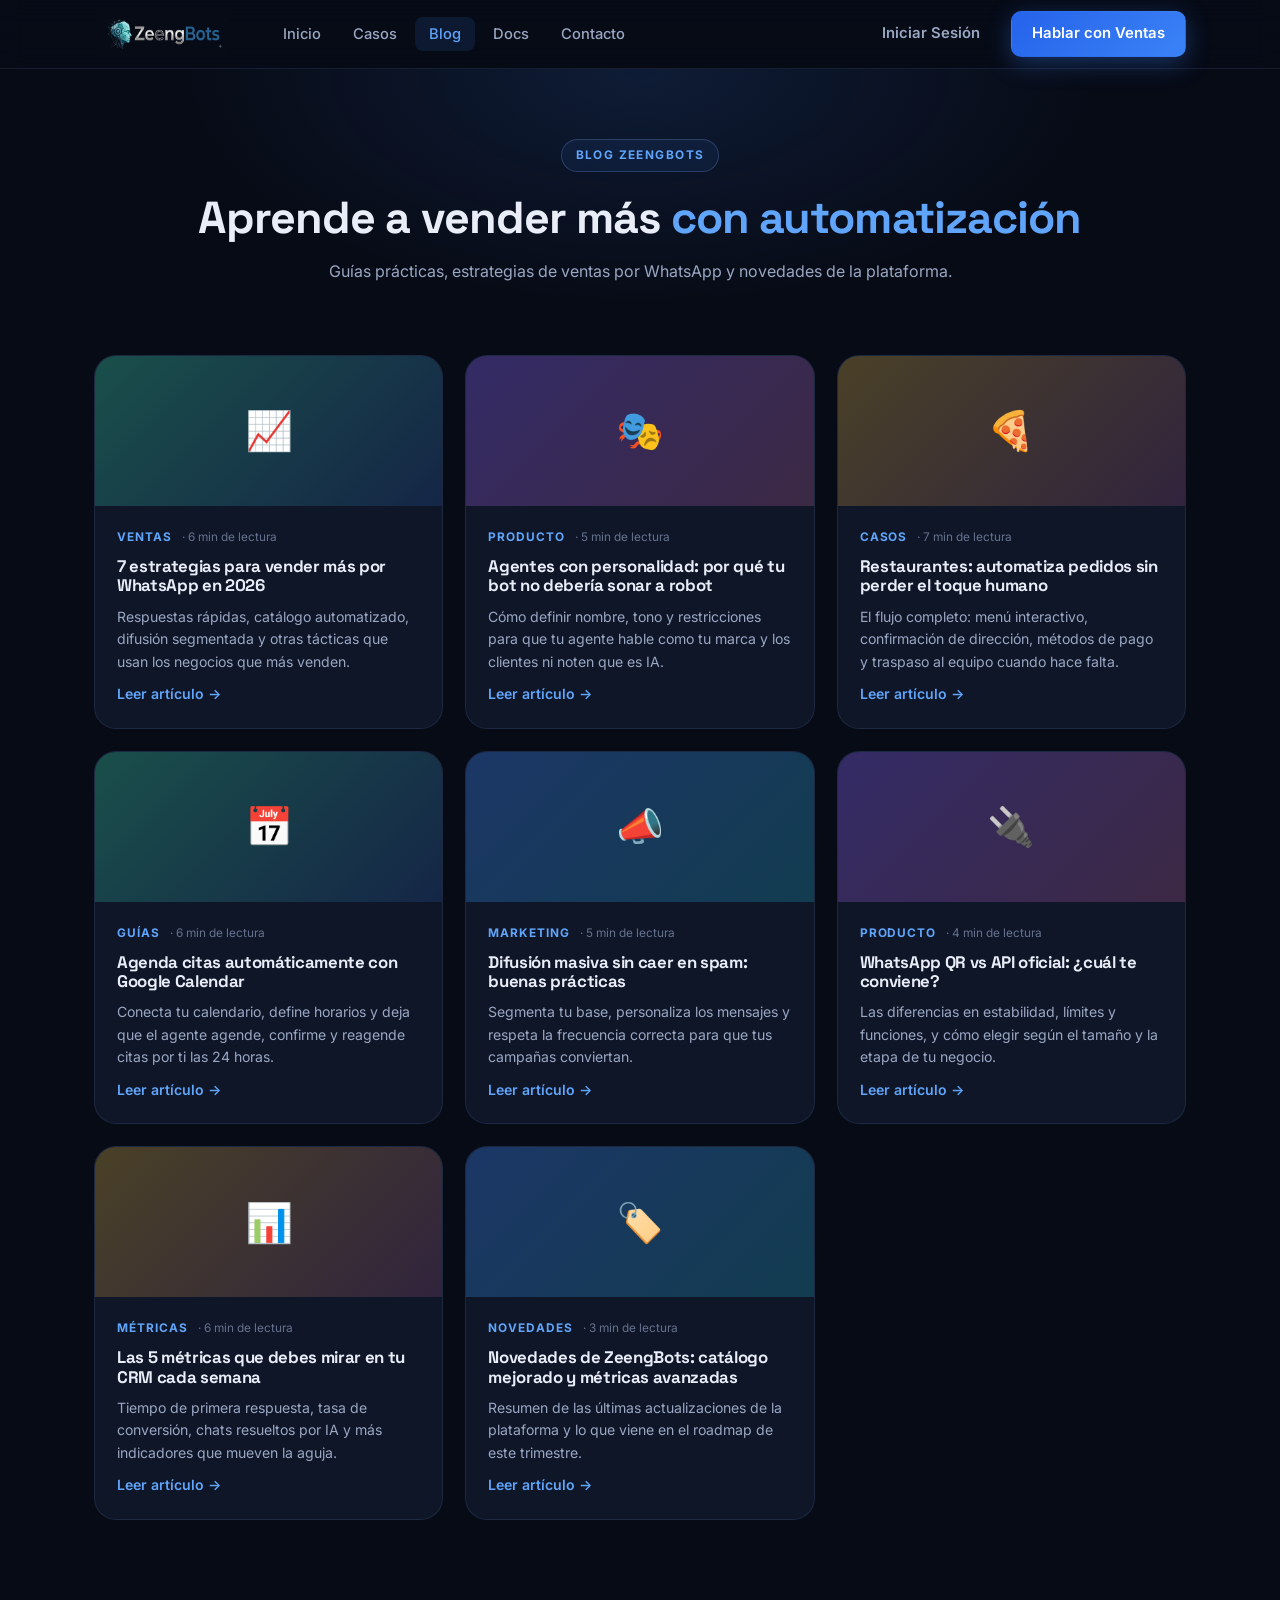
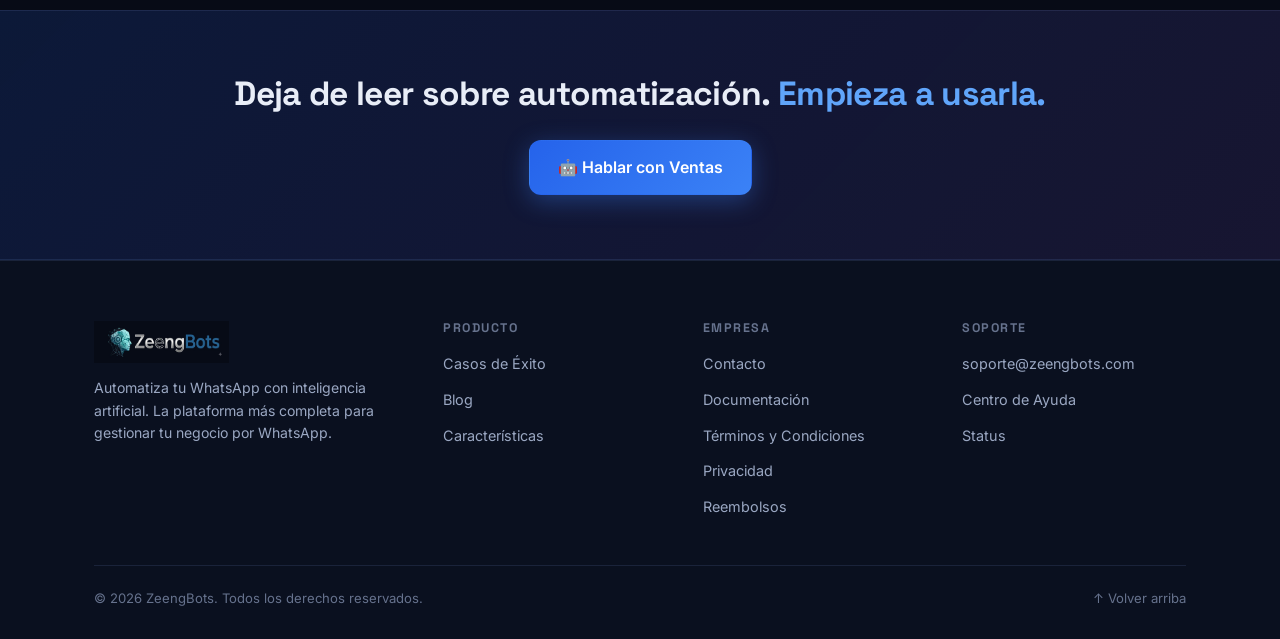
==== commit 9f33f7a3: "Update blog.html" ====
--- a/site/blog.html
+++ b/site/blog.html
@@ -22,7 +22,7 @@
       <li><a href="contact.html">Contacto</a></li>
     </ul>
     <div class="nav-actions">
-      <a class="btn btn-ghost" href="#">Iniciar Sesión</a>
+      <a class="btn btn-ghost" href="https://app.zeengbot.com/login">Iniciar Sesión</a>
       <a class="btn btn-primary" href="https://wa.me/573103156661?text=Hola%20estoy%20interesado%20en%20mi%20agente">Hablar con Ventas</a>
       <button class="nav-toggle" aria-label="Abrir menú" onclick="document.getElementById('nav').classList.toggle('open')">☰</button>
     </div>
@@ -40,15 +40,6 @@
 <section class="section" style="padding-top:30px;">
   <div class="container">
     <div class="blog-grid">
-      <article class="post-card">
-        <div class="post-cover g1">🤖</div>
-        <div class="post-body">
-          <div class="post-meta"><span class="post-cat">Guías</span> · 8 min de lectura</div>
-          <h3>Cómo crear tu primer agente de IA para WhatsApp en 5 minutos</h3>
-          <p>Paso a paso desde cero: crea tu cuenta, describe tu negocio y deja que la IA configure tu agente automáticamente.</p>
-          <a class="post-link" href="#">Leer artículo →</a>
-        </div>
-      </article>
 
       <article class="post-card">
         <div class="post-cover g2">📈</div>
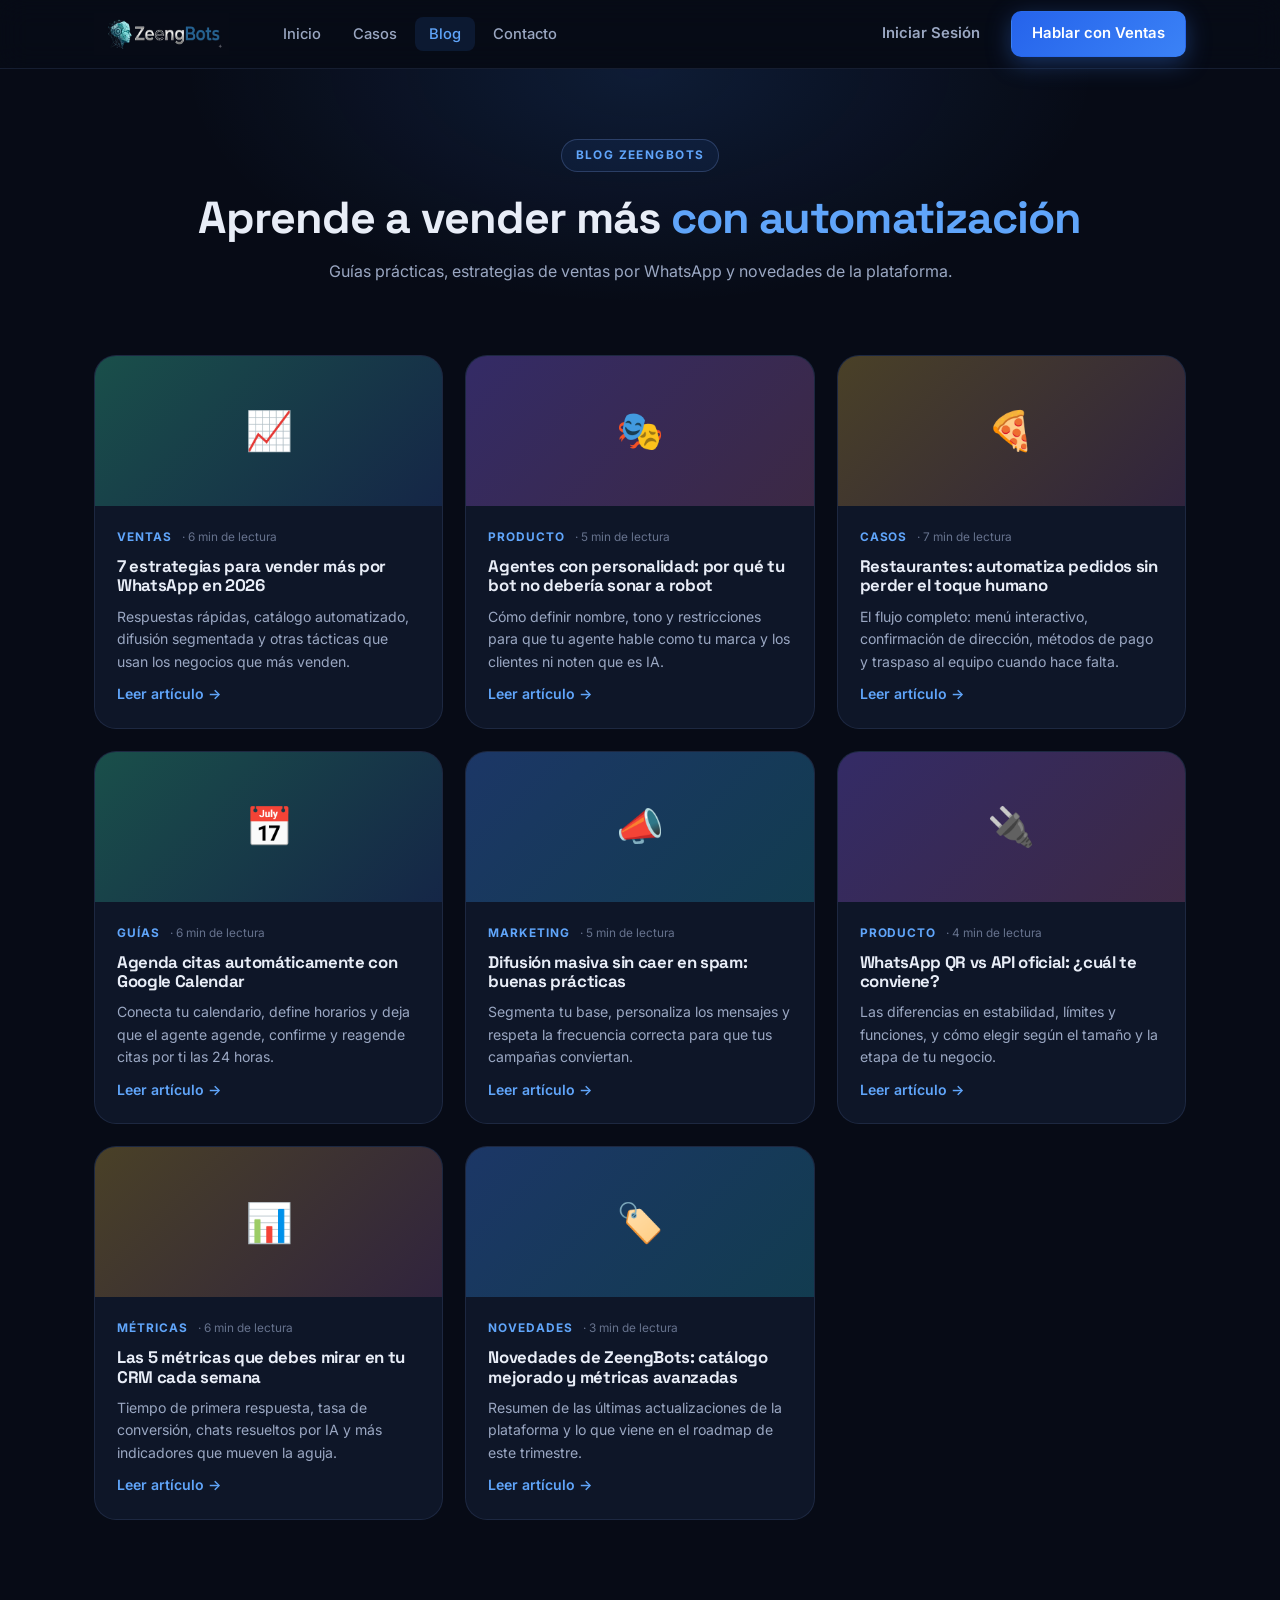
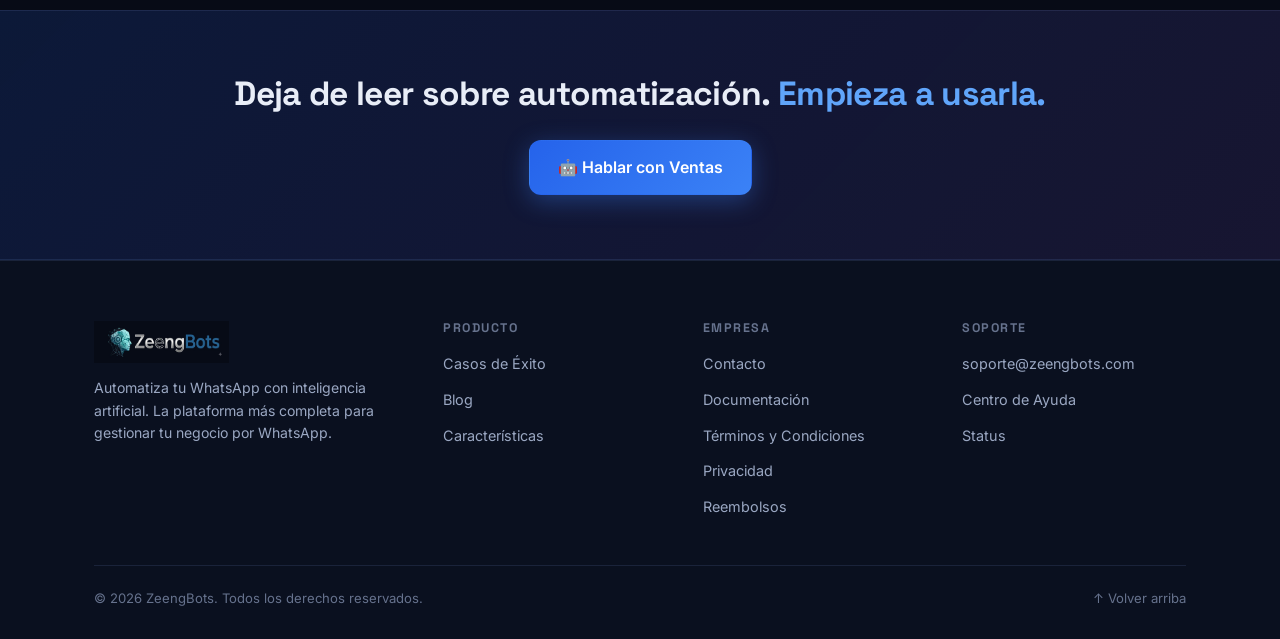
==== commit bf6a4c2e: "Update blog.html" ====
--- a/site/blog.html
+++ b/site/blog.html
@@ -18,7 +18,6 @@
       <li><a href="index.html">Inicio</a></li>
       <li><a href="cases.html">Casos</a></li>
       <li><a class="active" href="blog.html">Blog</a></li>
-      <li><a href="docs.html">Docs</a></li>
       <li><a href="contact.html">Contacto</a></li>
     </ul>
     <div class="nav-actions">
